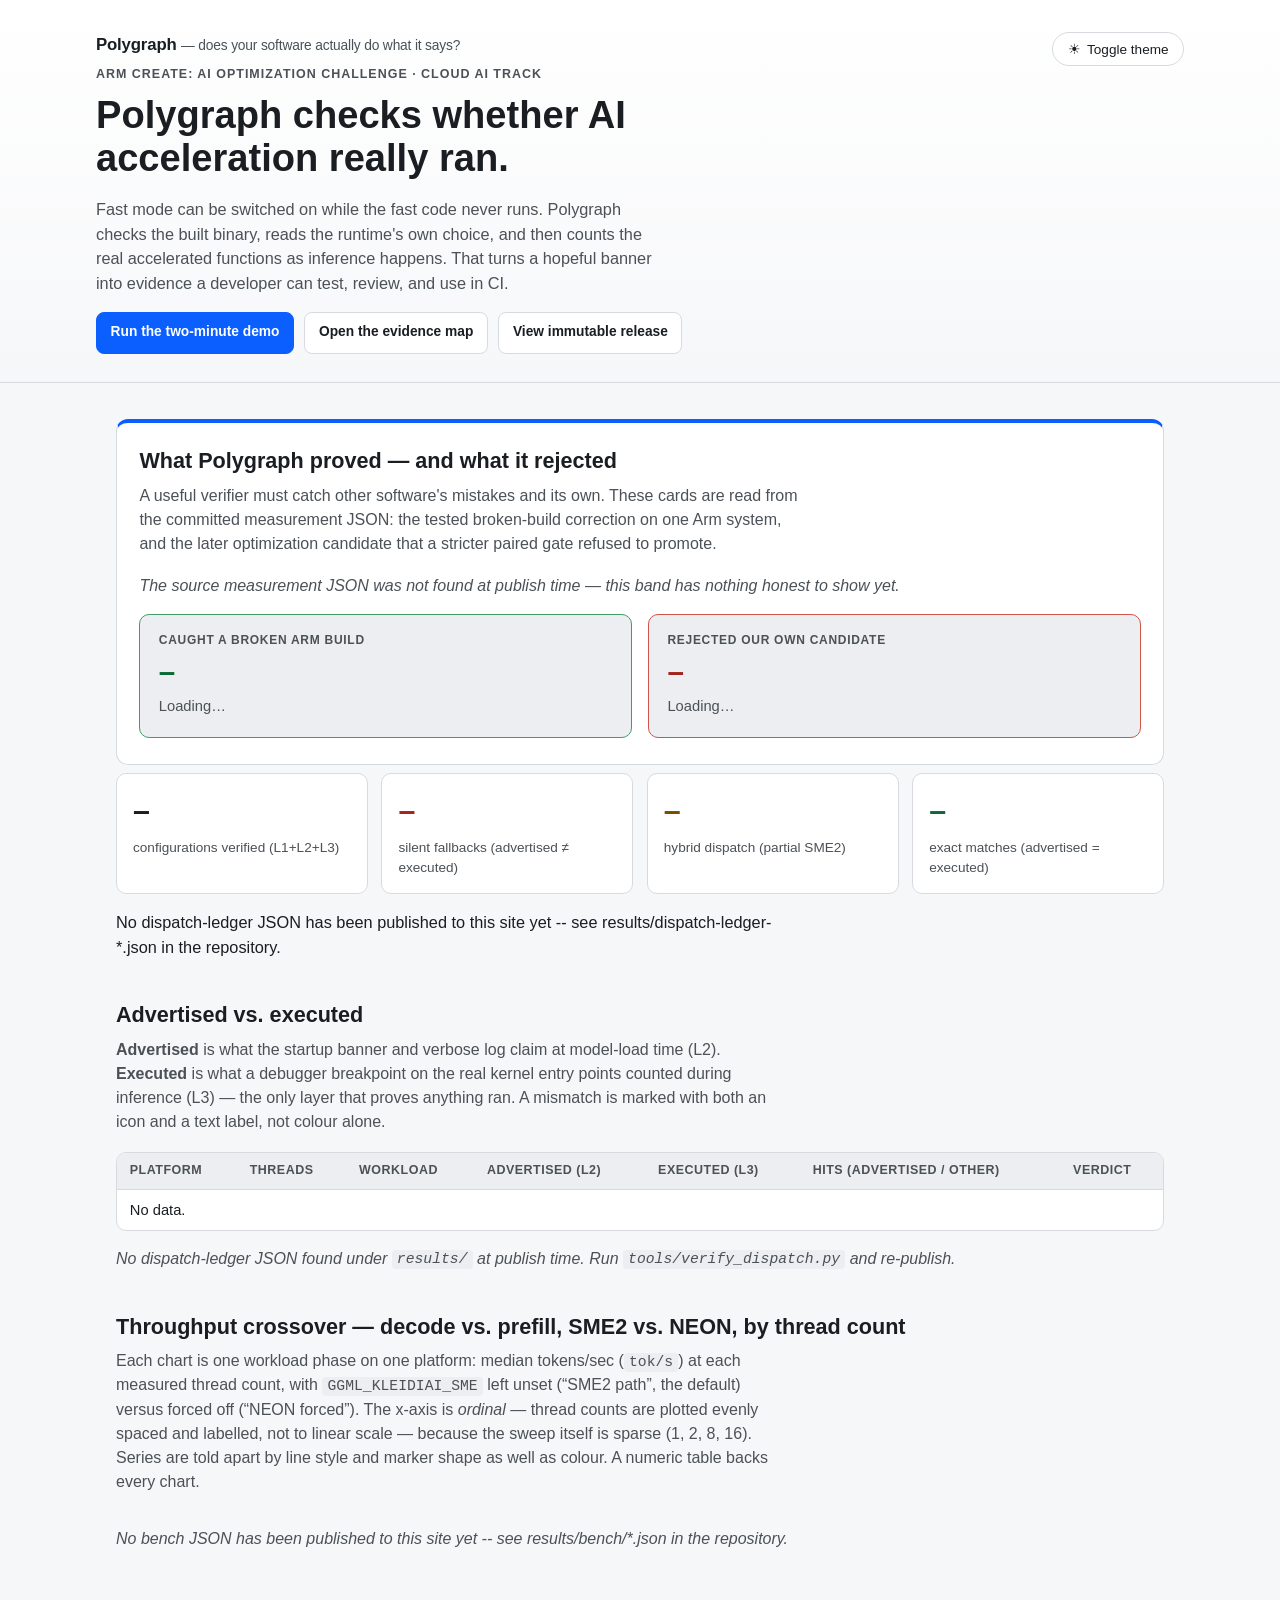
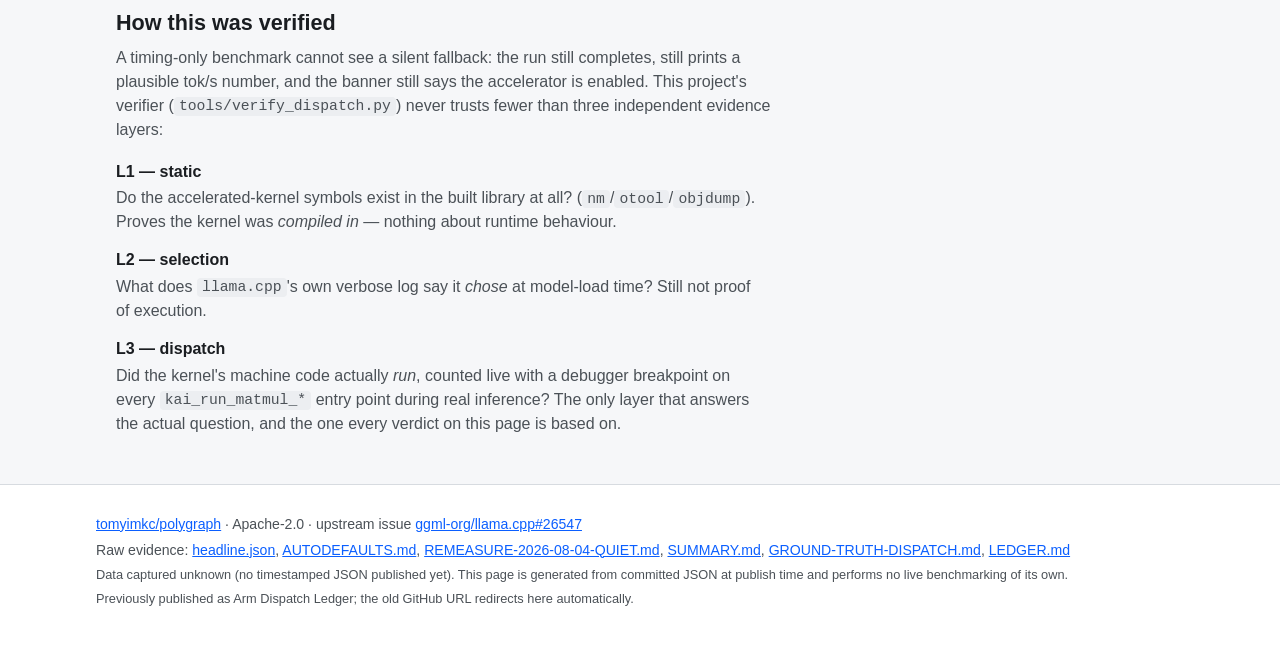
==== site/index.html @ b6f9ebef "Harden Arm Create judge experience" ====
<!--
  SPDX-License-Identifier: Apache-2.0

  Polygraph -- GitHub Pages dashboard.
  (Previously published as Arm Dispatch Ledger; the old repo URL redirects here.)

  This page renders ONLY data that was committed to results/ at the time
  the site was published (see .github/workflows/pages.yml, which copies
  results/ into data/results/ and writes a data/manifest.json index at
  publish time). It never fetches cross-origin, never invents a number,
  and degrades to an honest "no data yet" state if a file is missing --
  see app.js.
-->
<!doctype html>
<html lang="en">
<head>
  <meta charset="utf-8" />
  <meta name="viewport" content="width=device-width, initial-scale=1" />
  <meta name="color-scheme" content="light dark" />
  <title>Polygraph -- advertised vs. executed</title>
  <meta name="description" content="Advertised-vs-executed kernel dispatch ledger for llama.cpp's KleidiAI CPU backend on Arm, verified with lldb/gdb breakpoints on real kernel entry points." />
  <link rel="stylesheet" href="style.css" />
</head>
<body>
  <a class="skip-link" href="#main">Skip to content</a>

  <header class="hero">
    <div class="hero-inner">
      <div class="hero-text">
        <p class="brand-mark">Polygraph <span class="brand-tagline">&mdash; does your software actually do what it says?</span></p>
        <p class="eyebrow">Arm Create: AI Optimization Challenge &middot; Cloud AI track</p>
        <h1>Polygraph checks whether AI acceleration really ran.</h1>
        <p class="hero-sub">
          Fast mode can be switched on while the fast code never runs. Polygraph checks the built
          binary, reads the runtime's own choice, and then counts the real accelerated functions
          as inference happens. That turns a hopeful banner into evidence a developer can test,
          review, and use in CI.
        </p>
        <nav class="hero-actions" aria-label="Judge shortcuts">
          <a class="button button-primary" href="https://github.com/tomyimkc/polygraph#see-it-catch-one-in-two-minutes-on-your-own-laptop">Run the two-minute demo</a>
          <a class="button" href="https://github.com/tomyimkc/polygraph/blob/main/docs/CONTEST-EVIDENCE-MAP.md">Open the evidence map</a>
          <a class="button" href="https://github.com/tomyimkc/polygraph/releases/tag/arm-create-evidence-31312723300">View immutable release</a>
        </nav>
      </div>
      <button id="theme-toggle" type="button" class="theme-toggle" aria-pressed="false">
        <span aria-hidden="true" class="theme-toggle-icon">&#9788;</span>
        <span class="theme-toggle-label">Toggle theme</span>
      </button>
    </div>
  </header>

  <noscript>
    <div class="noscript-banner">
      This dashboard renders committed JSON with JavaScript. With JavaScript disabled, read the
      raw evidence directly: <a href="data/results/headline.json">headline.json</a>,
      <a href="data/results/dispatch-ledger-darwin-arm64.json">dispatch-ledger-darwin-arm64.json</a>,
      <a href="data/results/SUMMARY.md">SUMMARY.md</a>, <a href="data/results/GROUND-TRUTH-DISPATCH.md">GROUND-TRUTH-DISPATCH.md</a>.
    </div>
  </noscript>

  <main id="main">
    <section class="panel headline-band" id="headline-band" aria-labelledby="headline-heading">
      <h2 id="headline-heading">What Polygraph proved &mdash; and what it rejected</h2>
      <p class="panel-intro">
        A useful verifier must catch other software's mistakes and its own. These cards are read
        from the committed measurement JSON: the tested broken-build correction on one Arm system,
        and the later optimization candidate that a stricter paired gate refused to promote.
      </p>

      <p class="headline-empty" id="headline-empty" hidden>
        The source measurement JSON was not found at publish time &mdash; this band has nothing
        honest to show yet.
      </p>

      <div class="headline-grid" id="headline-grid">
        <div class="headline-card headline-card-proof">
          <p class="headline-eyebrow">Caught a broken Arm build</p>
          <p class="headline-value" id="headline-proof-ratio">&ndash;</p>
          <p class="headline-detail" id="headline-proof-detail">Loading&hellip;</p>
          <p class="headline-note" id="headline-proof-note"></p>
        </div>
        <div class="headline-card headline-card-rollback">
          <p class="headline-eyebrow">Rejected our own candidate</p>
          <p class="headline-value" id="headline-rollback-ratio">&ndash;</p>
          <p class="headline-detail" id="headline-rollback-detail">Loading&hellip;</p>
          <p class="headline-note" id="headline-rollback-note"></p>
        </div>
      </div>

      <div class="headline-boundary" id="headline-boundary">
        <h3>Claim boundary</h3>
        <p id="headline-boundary-text">Loading the authoritative gate boundary&hellip;</p>
      </div>

      <div class="headline-honesty" id="headline-honesty">
        <p>
          <span class="headline-honesty-icon" aria-hidden="true">&#9432;</span>
          <strong>Scope:</strong>
          <span id="headline-honesty-text">Loading source scope&hellip;</span>
        </p>
      </div>
    </section>

    <section class="summary-strip" aria-labelledby="summary-heading">
      <h2 id="summary-heading" class="visually-hidden">Summary</h2>
      <div class="stat-grid" id="stat-grid">
        <div class="stat-card">
          <span class="stat-value" id="stat-total">&ndash;</span>
          <span class="stat-label">configurations verified (L1+L2+L3)</span>
        </div>
        <div class="stat-card stat-mismatch">
          <span class="stat-value" id="stat-mismatch">&ndash;</span>
          <span class="stat-label">silent fallbacks (advertised &ne; executed)</span>
        </div>
        <div class="stat-card stat-hybrid">
          <span class="stat-value" id="stat-hybrid">&ndash;</span>
          <span class="stat-label">hybrid dispatch (partial SME2)</span>
        </div>
        <div class="stat-card stat-match">
          <span class="stat-value" id="stat-match">&ndash;</span>
          <span class="stat-label">exact matches (advertised = executed)</span>
        </div>
      </div>
      <p class="headline-sentence" id="headline-sentence">Loading the dispatch ledger&hellip;</p>
    </section>

    <section class="panel" aria-labelledby="hero-table-heading" id="hero-table-section">
      <h2 id="hero-table-heading">Advertised vs. executed</h2>
      <p class="panel-intro">
        <strong>Advertised</strong> is what the startup banner and verbose log claim at model-load
        time (L2). <strong>Executed</strong> is what a debugger breakpoint on the real kernel
        entry points counted during inference (L3) &mdash; the only layer that proves anything ran.
        A mismatch is marked with both an icon and a text label, not colour alone.
      </p>
      <div class="table-scroll">
        <table id="hero-table">
          <caption class="visually-hidden">Advertised vs executed kernel family, by platform, workload and thread count</caption>
          <thead>
            <tr>
              <th scope="col">Platform</th>
              <th scope="col">Threads</th>
              <th scope="col">Workload</th>
              <th scope="col">Advertised (L2)</th>
              <th scope="col">Executed (L3)</th>
              <th scope="col">Hits (advertised / other)</th>
              <th scope="col">Verdict</th>
            </tr>
          </thead>
          <tbody id="hero-table-body">
            <tr class="loading-row"><td colspan="7">Loading dispatch-ledger JSON&hellip;</td></tr>
          </tbody>
        </table>
      </div>
      <p class="table-empty" id="hero-table-empty" hidden>
        No dispatch-ledger JSON found under <code>results/</code> at publish time. Run
        <code>tools/verify_dispatch.py</code> and re-publish.
      </p>
    </section>

    <section class="panel" aria-labelledby="chart-heading" id="chart-section">
      <h2 id="chart-heading">Throughput crossover &mdash; decode vs. prefill, SME2 vs. NEON, by thread count</h2>
      <p class="panel-intro">
        Each chart is one workload phase on one platform: median tokens/sec (<code>tok/s</code>) at
        each measured thread count, with <code>GGML_KLEIDIAI_SME</code> left unset (&ldquo;SME2
        path&rdquo;, the default) versus forced off (&ldquo;NEON forced&rdquo;). The x-axis is
        <em>ordinal</em> &mdash; thread counts are plotted evenly spaced and labelled, not to
        linear scale &mdash; because the sweep itself is sparse (1, 2, 8, 16). Series are told apart
        by line style and marker shape as well as colour. A numeric table backs every chart.
      </p>
      <div id="charts" class="chart-grid">
        <p class="loading-note">Loading bench JSON&hellip;</p>
      </div>
    </section>

    <section class="panel" id="figures-section" hidden aria-labelledby="figures-heading">
      <h2 id="figures-heading">Reference figures</h2>
      <p class="panel-intro">
        Static <code>matplotlib</code> figures generated by <code>tools/plot_results.py</code> from
        the same bench JSON as the chart above, included for cross-reference.
      </p>
      <div id="figures" class="figures-grid"></div>
    </section>

    <section class="panel" aria-labelledby="method-heading">
      <h2 id="method-heading">How this was verified</h2>
      <p class="panel-intro">
        A timing-only benchmark cannot see a silent fallback: the run still completes, still
        prints a plausible tok/s number, and the banner still says the accelerator is enabled.
        This project's verifier (<code>tools/verify_dispatch.py</code>) never trusts fewer than
        three independent evidence layers:
      </p>
      <dl class="method-list">
        <div>
          <dt>L1 &mdash; static</dt>
          <dd>Do the accelerated-kernel symbols exist in the built library at all? (<code>nm</code>/<code>otool</code>/<code>objdump</code>). Proves the kernel was <em>compiled in</em> &mdash; nothing about runtime behaviour.</dd>
        </div>
        <div>
          <dt>L2 &mdash; selection</dt>
          <dd>What does <code>llama.cpp</code>'s own verbose log say it <em>chose</em> at model-load time? Still not proof of execution.</dd>
        </div>
        <div>
          <dt>L3 &mdash; dispatch</dt>
          <dd>Did the kernel's machine code actually <em>run</em>, counted live with a debugger breakpoint on every <code>kai_run_matmul_*</code> entry point during real inference? The only layer that answers the actual question, and the one every verdict on this page is based on.</dd>
        </div>
      </dl>
    </section>
  </main>

  <footer class="site-footer">
    <p>
      <a href="https://github.com/tomyimkc/polygraph">tomyimkc/polygraph</a>
      &middot; Apache-2.0 &middot;
      upstream issue <a href="https://github.com/ggml-org/llama.cpp/issues/26547">ggml-org/llama.cpp#26547</a>
    </p>
    <p>
      Raw evidence: <a href="data/results/headline.json">headline.json</a>,
      <a href="data/results/AUTODEFAULTS.md">AUTODEFAULTS.md</a>,
      <a href="data/results/REMEASURE-2026-08-04-QUIET.md">REMEASURE-2026-08-04-QUIET.md</a>,
      <a href="data/results/SUMMARY.md">SUMMARY.md</a>,
      <a href="data/results/GROUND-TRUTH-DISPATCH.md">GROUND-TRUTH-DISPATCH.md</a>,
      <a href="data/results/LEDGER.md">LEDGER.md</a>
    </p>
    <p class="footer-meta">
      Data captured <span id="data-generated-at">unknown</span>. This page is generated from
      committed JSON at publish time and performs no live benchmarking of its own.
    </p>
    <p class="footer-meta">
      Previously published as Arm Dispatch Ledger; the old GitHub URL redirects here automatically.
    </p>
  </footer>

  <script src="app.js"></script>
</body>
</html>
---- site/style.css ----
/* SPDX-License-Identifier: Apache-2.0 */

/* ---------------------------------------------------------------------
   Colour system. Light is the default; dark applies automatically via
   prefers-color-scheme, and can be forced either way with the theme
   toggle button (app.js sets html[data-theme]). Semantic colours
   (match / mismatch / hybrid) are always paired with an icon + text
   label in the markup -- never colour alone.
   --------------------------------------------------------------------- */
:root {
  --bg: #f6f7f9;
  --bg-elevated: #ffffff;
  --bg-sunken: #eceef1;
  --text: #1a1d21;
  --text-muted: #4b5157;
  --border: #d7dbe0;
  --accent: #0b5fff;
  --accent-2: #6e40c9;
  --focus-ring: #0b5fff;

  --match-bg: #e5f6ec;
  --match-fg: #0a6b36;
  --match-border: #3f9d68;

  --mismatch-bg: #fdecec;
  --mismatch-fg: #a3241c;
  --mismatch-border: #d1554b;

  --hybrid-bg: #fff3df;
  --hybrid-fg: #7a4c00;
  --hybrid-border: #c98a1f;

  --line-on: #0b5fff;
  --line-off: #b3541f;
  --grid-line: #d7dbe0;

  color-scheme: light;
}

@media (prefers-color-scheme: dark) {
  :root:not([data-theme="light"]) {
    --bg: #14161a;
    --bg-elevated: #1c2026;
    --bg-sunken: #101216;
    --text: #edf0f2;
    --text-muted: #a9b0b8;
    --border: #2d323a;
    --accent: #7aa8ff;
    --accent-2: #c6a6ff;
    --focus-ring: #7aa8ff;

    --match-bg: #123321;
    --match-fg: #6fdb9a;
    --match-border: #3f9d68;

    --mismatch-bg: #391918;
    --mismatch-fg: #ff9c93;
    --mismatch-border: #d1554b;

    --hybrid-bg: #362405;
    --hybrid-fg: #ffcf7a;
    --hybrid-border: #c98a1f;

    --line-on: #7aa8ff;
    --line-off: #ffb066;
    --grid-line: #2d323a;

    color-scheme: dark;
  }
}

:root[data-theme="dark"] {
  --bg: #14161a;
  --bg-elevated: #1c2026;
  --bg-sunken: #101216;
  --text: #edf0f2;
  --text-muted: #a9b0b8;
  --border: #2d323a;
  --accent: #7aa8ff;
  --accent-2: #c6a6ff;
  --focus-ring: #7aa8ff;

  --match-bg: #123321;
  --match-fg: #6fdb9a;
  --match-border: #3f9d68;

  --mismatch-bg: #391918;
  --mismatch-fg: #ff9c93;
  --mismatch-border: #d1554b;

  --hybrid-bg: #362405;
  --hybrid-fg: #ffcf7a;
  --hybrid-border: #c98a1f;

  --line-on: #7aa8ff;
  --line-off: #ffb066;
  --grid-line: #2d323a;

  color-scheme: dark;
}

* { box-sizing: border-box; }

html, body {
  margin: 0;
  padding: 0;
}

body {
  background: var(--bg);
  color: var(--text);
  font-family: -apple-system, BlinkMacSystemFont, "Segoe UI", Roboto, Helvetica, Arial,
    sans-serif;
  line-height: 1.5;
  -webkit-text-size-adjust: 100%;
}

code {
  font-family: ui-monospace, SFMono-Regular, "SF Mono", Menlo, Consolas, monospace;
  font-size: 0.92em;
  background: var(--bg-sunken);
  padding: 0.1em 0.35em;
  border-radius: 4px;
}

a {
  color: var(--accent);
}
a:hover, a:focus {
  text-decoration-thickness: 2px;
}

:focus-visible {
  outline: 3px solid var(--focus-ring);
  outline-offset: 2px;
}

.skip-link {
  position: absolute;
  left: -999px;
  top: 0;
  background: var(--accent);
  color: #fff;
  padding: 0.6em 1em;
  z-index: 10;
}
.skip-link:focus {
  left: 0.5em;
  top: 0.5em;
}

.visually-hidden {
  position: absolute;
  width: 1px;
  height: 1px;
  overflow: hidden;
  clip: rect(0 0 0 0);
  white-space: nowrap;
}

/* ------------------------------- Header ------------------------------- */

.hero {
  border-bottom: 1px solid var(--border);
  background: linear-gradient(180deg, var(--bg-elevated), var(--bg));
  padding: 2rem 1.25rem 1.75rem;
}

.hero-inner {
  max-width: 68rem;
  margin: 0 auto;
  display: flex;
  gap: 1.5rem;
  align-items: flex-start;
  justify-content: space-between;
}

.brand-mark {
  margin: 0 0 0.5rem;
  font-size: 1.05rem;
  font-weight: 800;
  letter-spacing: -0.01em;
}

.brand-tagline {
  font-weight: 500;
  font-size: 0.82em;
  color: var(--text-muted);
}

.eyebrow {
  text-transform: uppercase;
  letter-spacing: 0.08em;
  font-size: 0.78rem;
  font-weight: 600;
  color: var(--text-muted);
  margin: 0 0 0.6rem;
}

.hero h1 {
  font-size: clamp(1.5rem, 1.1rem + 1.6vw, 2.4rem);
  line-height: 1.15;
  margin: 0 0 0.75rem;
  max-width: 34ch;
}

.hero-sub {
  max-width: 62ch;
  color: var(--text-muted);
  font-size: 1.02rem;
}

.hero-actions {
  display: flex;
  flex-wrap: wrap;
  gap: 0.65rem;
  margin-top: 1rem;
}

.button {
  display: inline-flex;
  align-items: center;
  justify-content: center;
  min-height: 2.65rem;
  padding: 0.55rem 0.85rem;
  border: 1px solid var(--border);
  border-radius: 8px;
  background: var(--bg-elevated);
  color: var(--text);
  font-size: 0.86rem;
  font-weight: 700;
  text-decoration: none;
}

.button:hover,
.button:focus {
  border-color: var(--accent);
}

.button-primary {
  border-color: var(--accent);
  background: var(--accent);
  color: #fff;
}

.theme-toggle {
  flex: 0 0 auto;
  background: var(--bg-elevated);
  border: 1px solid var(--border);
  border-radius: 999px;
  padding: 0.5rem 0.9rem;
  color: var(--text);
  cursor: pointer;
  display: inline-flex;
  align-items: center;
  gap: 0.4rem;
  font-size: 0.85rem;
}
.theme-toggle:hover {
  border-color: var(--accent);
}

.noscript-banner {
  background: var(--hybrid-bg);
  color: var(--hybrid-fg);
  border-bottom: 1px solid var(--hybrid-border);
  padding: 0.75rem 1.25rem;
  font-size: 0.92rem;
}
.noscript-banner a { color: inherit; }

/* -------------------------------- Main -------------------------------- */

main {
  max-width: 68rem;
  margin: 0 auto;
  padding: 1.75rem 1.25rem 3rem;
}

.panel {
  margin-top: 2.5rem;
}

.panel h2 {
  font-size: 1.35rem;
  margin-bottom: 0.4rem;
}

.panel-intro {
  color: var(--text-muted);
  max-width: 74ch;
  margin-top: 0.3rem;
  margin-bottom: 1.1rem;
}

/* ----------------------------- Headline band ----------------------------- */
/* The hero results band: the one number a judge should see without
   scrolling. Semantic colours (good/bad/neutral bars) are always paired
   with an icon + text note in the markup, matching the rest of this page's
   accessibility rule -- never colour alone. */

.headline-band {
  margin-top: 0.5rem;
  background: var(--bg-elevated);
  border: 1px solid var(--border);
  border-top: 4px solid var(--accent);
  border-radius: 12px;
  padding: 1.4rem 1.4rem 1.6rem;
}

.headline-band h2 {
  margin-top: 0;
}

.headline-empty {
  color: var(--text-muted);
  font-style: italic;
}

.headline-grid {
  display: grid;
  grid-template-columns: repeat(auto-fit, minmax(15rem, 1fr));
  gap: 1rem;
  margin-top: 1rem;
}

.headline-card {
  background: var(--bg-sunken);
  border: 1px solid var(--border);
  border-radius: 10px;
  padding: 1rem 1.15rem;
}

.headline-eyebrow {
  margin: 0 0 0.3rem;
  text-transform: uppercase;
  letter-spacing: 0.06em;
  font-size: 0.75rem;
  font-weight: 700;
  color: var(--text-muted);
}

.headline-value {
  margin: 0 0 0.35rem;
  font-size: clamp(1.35rem, 1.05rem + 1vw, 1.85rem);
  font-weight: 800;
  line-height: 1.2;
  font-variant-numeric: tabular-nums;
}

.headline-card-proof {
  border-color: var(--match-border);
}

.headline-card-rollback {
  border-color: var(--mismatch-border);
}

.headline-card-proof .headline-value { color: var(--match-fg); }
.headline-card-rollback .headline-value { color: var(--mismatch-fg); }

.headline-detail {
  margin: 0 0 0.3rem;
  color: var(--text-muted);
  font-size: 0.92rem;
  font-variant-numeric: tabular-nums;
}

.headline-note {
  margin: 0;
  font-size: 0.86rem;
  color: var(--text-muted);
}

.headline-boundary {
  margin-top: 1.4rem;
  padding-top: 1.2rem;
  border-top: 1px solid var(--border);
}

.headline-boundary h3 {
  font-size: 1.05rem;
  margin: 0 0 0.5rem;
}

.headline-boundary p {
  color: var(--text-muted);
  max-width: 74ch;
  margin: 0;
  font-size: 0.94rem;
}

.headline-bars {
  display: grid;
  gap: 1.1rem;
  grid-template-columns: repeat(auto-fit, minmax(20rem, 1fr));
  align-items: start;
}

.headline-bar-group {
  display: grid;
  gap: 0.55rem;
}

.headline-bar-group-title {
  margin: 0 0 0.1rem;
  font-size: 0.82rem;
  font-weight: 700;
  color: var(--text-muted);
  text-transform: uppercase;
  letter-spacing: 0.04em;
}

.headline-bar-row {
  display: grid;
  grid-template-columns: minmax(9rem, 13rem) 1fr;
  grid-template-areas: "label label" "track value";
  gap: 0.15rem 0.7rem;
  align-items: center;
}

.headline-bar-label {
  grid-area: label;
  font-size: 0.84rem;
  color: var(--text);
}

.headline-bar-track {
  grid-area: track;
  display: block;
  height: 0.65rem;
  background: var(--bg-sunken);
  border: 1px solid var(--border);
  border-radius: 999px;
  overflow: hidden;
}

.headline-bar-fill {
  display: block;
  height: 100%;
  border-radius: 999px;
}

.headline-bar-neutral .headline-bar-fill { background: var(--text-muted); }
.headline-bar-good .headline-bar-fill { background: var(--match-fg); }
.headline-bar-bad .headline-bar-fill { background: var(--mismatch-fg); }

.headline-bar-value {
  grid-area: value;
  font-size: 0.84rem;
  font-variant-numeric: tabular-nums;
  white-space: nowrap;
  color: var(--text-muted);
}

.headline-bar-good .headline-bar-value { color: var(--match-fg); font-weight: 600; }
.headline-bar-bad .headline-bar-value { color: var(--mismatch-fg); font-weight: 600; }

.headline-bar-icon {
  display: inline-block;
  width: 1.1em;
  text-align: center;
}

.headline-honesty {
  margin-top: 1.2rem;
  background: var(--hybrid-bg);
  border: 1px solid var(--hybrid-border);
  border-radius: 10px;
  padding: 0.75rem 1rem;
}

.headline-honesty p {
  margin: 0;
  color: var(--hybrid-fg);
  font-size: 0.9rem;
  max-width: 78ch;
}

.headline-honesty-icon {
  display: inline-block;
}

@media (max-width: 34rem) {
  .headline-bar-row {
    grid-template-columns: 1fr;
    grid-template-areas: "label" "track" "value";
  }
}

/* ---------------------------- Summary strip ---------------------------- */

.summary-strip {
  margin-top: 0.5rem;
}

.stat-grid {
  display: grid;
  grid-template-columns: repeat(auto-fit, minmax(11rem, 1fr));
  gap: 0.85rem;
}

.stat-card {
  background: var(--bg-elevated);
  border: 1px solid var(--border);
  border-radius: 10px;
  padding: 0.9rem 1rem;
  display: flex;
  flex-direction: column;
  gap: 0.25rem;
}

.stat-value {
  font-size: 1.9rem;
  font-weight: 700;
  font-variant-numeric: tabular-nums;
}

.stat-label {
  color: var(--text-muted);
  font-size: 0.85rem;
}

.stat-mismatch .stat-value { color: var(--mismatch-fg); }
.stat-hybrid .stat-value { color: var(--hybrid-fg); }
.stat-match .stat-value { color: var(--match-fg); }

.headline-sentence {
  margin-top: 1rem;
  font-size: 1.02rem;
  max-width: 74ch;
}

/* --------------------------------- Table -------------------------------- */

.table-scroll {
  overflow-x: auto;
  border: 1px solid var(--border);
  border-radius: 10px;
  background: var(--bg-elevated);
  -webkit-overflow-scrolling: touch;
}

table#hero-table {
  border-collapse: collapse;
  width: 100%;
  min-width: 46rem;
  font-size: 0.92rem;
}

table#hero-table th,
table#hero-table td {
  text-align: left;
  padding: 0.55rem 0.8rem;
  border-bottom: 1px solid var(--border);
  white-space: nowrap;
}

table#hero-table thead th {
  background: var(--bg-sunken);
  position: sticky;
  top: 0;
  font-size: 0.78rem;
  text-transform: uppercase;
  letter-spacing: 0.04em;
  color: var(--text-muted);
}

table#hero-table tbody tr:last-child td {
  border-bottom: none;
}

table#hero-table tbody tr.row-mismatch { background: color-mix(in srgb, var(--mismatch-bg) 55%, transparent); }
table#hero-table tbody tr.row-hybrid { background: color-mix(in srgb, var(--hybrid-bg) 55%, transparent); }
table#hero-table tbody tr.row-match { background: color-mix(in srgb, var(--match-bg) 35%, transparent); }

.loading-row td,
.table-empty {
  color: var(--text-muted);
  font-style: italic;
}

.badge {
  display: inline-flex;
  align-items: center;
  gap: 0.35em;
  padding: 0.2em 0.6em;
  border-radius: 999px;
  font-weight: 600;
  font-size: 0.82rem;
  border: 1px solid transparent;
  white-space: nowrap;
}
.badge-match {
  background: var(--match-bg);
  color: var(--match-fg);
  border-color: var(--match-border);
}
.badge-mismatch {
  background: var(--mismatch-bg);
  color: var(--mismatch-fg);
  border-color: var(--mismatch-border);
}
.badge-hybrid {
  background: var(--hybrid-bg);
  color: var(--hybrid-fg);
  border-color: var(--hybrid-border);
}
.badge-unknown {
  background: var(--bg-sunken);
  color: var(--text-muted);
  border-color: var(--border);
}

/* -------------------------------- Charts -------------------------------- */

.chart-grid {
  display: grid;
  grid-template-columns: repeat(auto-fit, minmax(19rem, 1fr));
  gap: 1.1rem;
  align-items: start;
}

.chart-card {
  background: var(--bg-elevated);
  border: 1px solid var(--border);
  border-radius: 10px;
  padding: 1rem 1.1rem 1.2rem;
}

.chart-card h3 {
  margin: 0 0 0.1rem;
  font-size: 1.02rem;
}

.chart-card .chart-subtitle {
  color: var(--text-muted);
  font-size: 0.8rem;
  margin: 0 0 0.6rem;
}

.chart-card svg {
  width: 100%;
  height: auto;
  display: block;
}

.chart-legend {
  display: flex;
  flex-wrap: wrap;
  gap: 0.9rem;
  font-size: 0.8rem;
  color: var(--text-muted);
  margin: 0.5rem 0 0.2rem;
}

.chart-legend .legend-item {
  display: inline-flex;
  align-items: center;
  gap: 0.4em;
}

.legend-swatch {
  width: 1.4em;
  height: 0;
  border-top-width: 3px;
  border-top-style: solid;
  display: inline-block;
}
.legend-swatch.on { border-color: var(--line-on); border-top-style: solid; }
.legend-swatch.off { border-color: var(--line-off); border-top-style: dashed; }

.chart-caption {
  font-size: 0.84rem;
  color: var(--text-muted);
  margin: 0.5rem 0 0.7rem;
}

.chart-table {
  width: 100%;
  border-collapse: collapse;
  font-size: 0.8rem;
  font-variant-numeric: tabular-nums;
}
.chart-table th, .chart-table td {
  text-align: right;
  padding: 0.3rem 0.4rem;
  border-bottom: 1px solid var(--border);
}
.chart-table th:first-child, .chart-table td:first-child {
  text-align: left;
}

.loading-note {
  color: var(--text-muted);
  font-style: italic;
}

.chart-empty {
  color: var(--text-muted);
  font-style: italic;
  grid-column: 1 / -1;
}

.crossover-extra {
  margin-top: 1.3rem;
}
.crossover-extra h3 {
  font-size: 1rem;
}
.crossover-extra ul {
  margin: 0.3rem 0 0;
  padding-left: 1.2rem;
  color: var(--text-muted);
  font-size: 0.88rem;
}

/* ------------------------------- Figures -------------------------------- */

.figures-grid {
  display: grid;
  grid-template-columns: repeat(auto-fit, minmax(16rem, 1fr));
  gap: 1rem;
}
.figures-grid figure {
  margin: 0;
  background: var(--bg-elevated);
  border: 1px solid var(--border);
  border-radius: 10px;
  padding: 0.6rem;
}
.figures-grid img {
  width: 100%;
  height: auto;
  border-radius: 6px;
  display: block;
  background: var(--bg-sunken);
}
.figures-grid figcaption {
  font-size: 0.8rem;
  color: var(--text-muted);
  margin-top: 0.4rem;
  word-break: break-word;
}

/* ------------------------------ Methodology ------------------------------ */

.method-list {
  display: grid;
  gap: 0.9rem;
  margin: 0;
}
.method-list dt {
  font-weight: 700;
}
.method-list dd {
  margin: 0.15rem 0 0;
  color: var(--text-muted);
  max-width: 72ch;
}

/* -------------------------------- Footer -------------------------------- */

.site-footer {
  border-top: 1px solid var(--border);
  background: var(--bg-elevated);
  padding: 1.5rem 1.25rem 2.5rem;
  color: var(--text-muted);
  font-size: 0.88rem;
}
.site-footer > p {
  max-width: 68rem;
  margin: 0.3rem auto;
}
.footer-meta {
  font-size: 0.8rem;
}

@media (max-width: 40rem) {
  .hero-inner {
    flex-direction: column;
  }
  .theme-toggle {
    align-self: flex-start;
  }
}
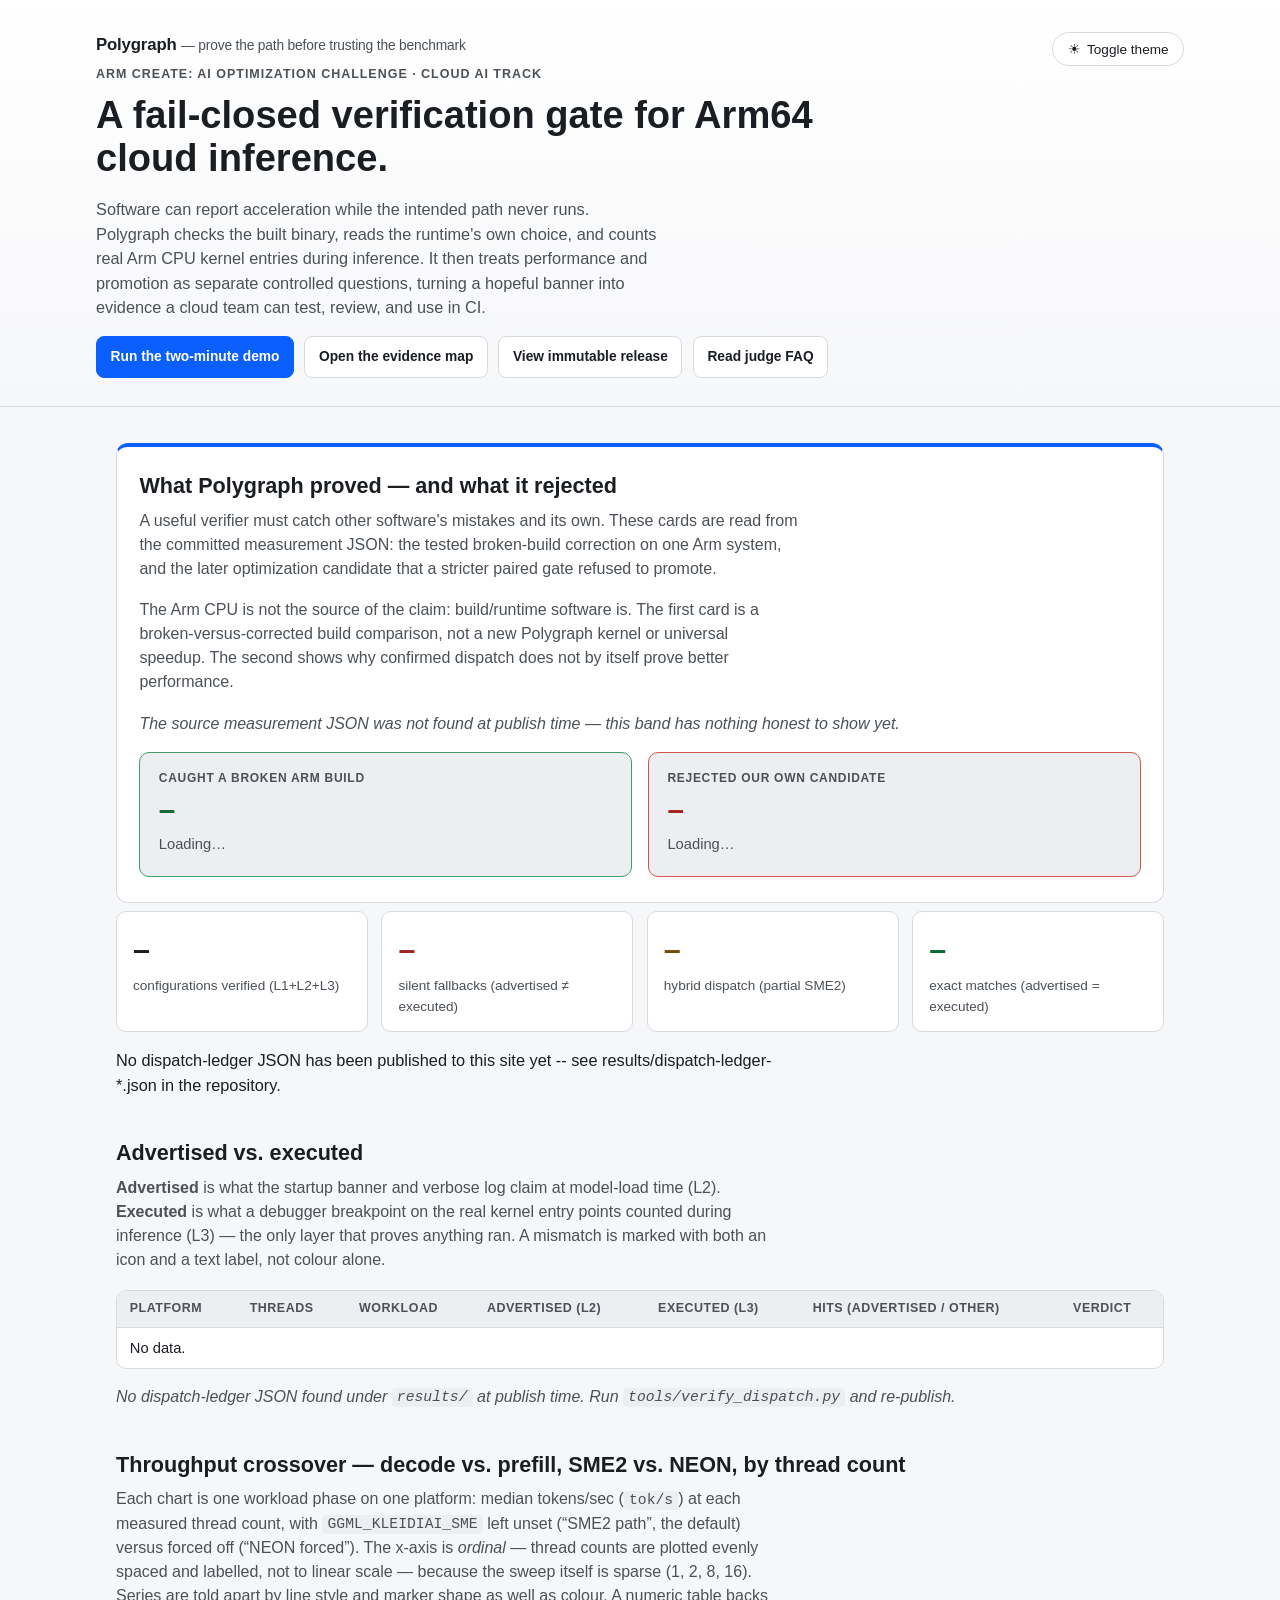
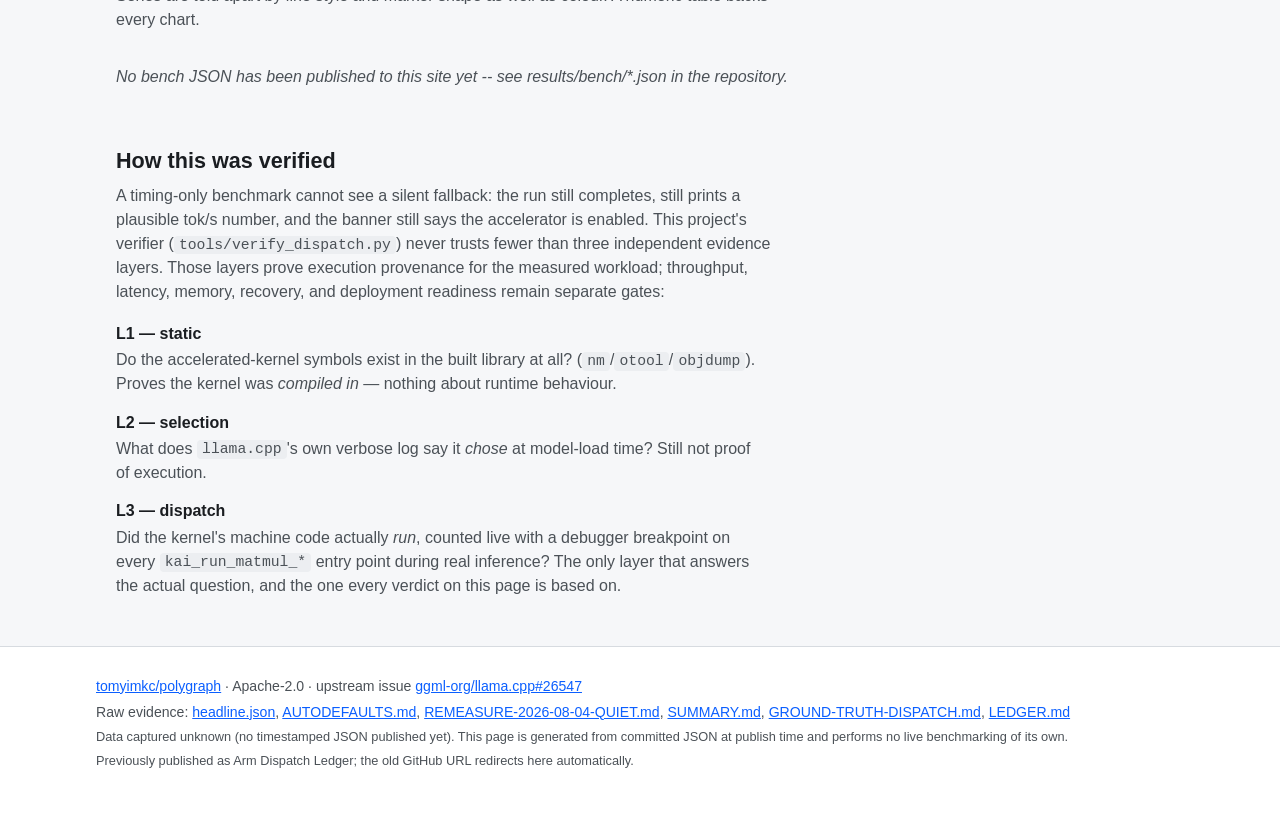
==== commit 4a33e278: "docs: harden Cloud AI judge positioning" ====
--- a/site/index.html
+++ b/site/index.html
@@ -17,8 +17,8 @@
   <meta charset="utf-8" />
   <meta name="viewport" content="width=device-width, initial-scale=1" />
   <meta name="color-scheme" content="light dark" />
-  <title>Polygraph -- advertised vs. executed</title>
-  <meta name="description" content="Advertised-vs-executed kernel dispatch ledger for llama.cpp's KleidiAI CPU backend on Arm, verified with lldb/gdb breakpoints on real kernel entry points." />
+  <title>Polygraph -- Arm64 cloud inference verification gate</title>
+  <meta name="description" content="Fail-closed Arm64 cloud inference verification: prove CPU kernel dispatch, measure performance separately, and keep or roll back candidates from committed evidence." />
   <link rel="stylesheet" href="style.css" />
 </head>
 <body>
@@ -27,19 +27,21 @@
   <header class="hero">
     <div class="hero-inner">
       <div class="hero-text">
-        <p class="brand-mark">Polygraph <span class="brand-tagline">&mdash; does your software actually do what it says?</span></p>
+        <p class="brand-mark">Polygraph <span class="brand-tagline">&mdash; prove the path before trusting the benchmark</span></p>
         <p class="eyebrow">Arm Create: AI Optimization Challenge &middot; Cloud AI track</p>
-        <h1>Polygraph checks whether AI acceleration really ran.</h1>
+        <h1>A fail-closed verification gate for Arm64 cloud inference.</h1>
         <p class="hero-sub">
-          Fast mode can be switched on while the fast code never runs. Polygraph checks the built
-          binary, reads the runtime's own choice, and then counts the real accelerated functions
-          as inference happens. That turns a hopeful banner into evidence a developer can test,
-          review, and use in CI.
+          Software can report acceleration while the intended path never runs. Polygraph checks
+          the built binary, reads the runtime's own choice, and counts real Arm CPU kernel entries
+          during inference. It then treats performance and promotion as separate controlled
+          questions, turning a hopeful banner into evidence a cloud team can test, review, and use
+          in CI.
         </p>
         <nav class="hero-actions" aria-label="Judge shortcuts">
           <a class="button button-primary" href="https://github.com/tomyimkc/polygraph#see-it-catch-one-in-two-minutes-on-your-own-laptop">Run the two-minute demo</a>
           <a class="button" href="https://github.com/tomyimkc/polygraph/blob/main/docs/CONTEST-EVIDENCE-MAP.md">Open the evidence map</a>
           <a class="button" href="https://github.com/tomyimkc/polygraph/releases/tag/arm-create-evidence-31312723300">View immutable release</a>
+          <a class="button" href="https://github.com/tomyimkc/polygraph/blob/main/docs/JUDGE-FAQ.md">Read judge FAQ</a>
         </nav>
       </div>
       <button id="theme-toggle" type="button" class="theme-toggle" aria-pressed="false">
@@ -65,6 +67,11 @@
         A useful verifier must catch other software's mistakes and its own. These cards are read
         from the committed measurement JSON: the tested broken-build correction on one Arm system,
         and the later optimization candidate that a stricter paired gate refused to promote.
+      </p>
+      <p class="panel-intro">
+        The Arm CPU is not the source of the claim: build/runtime software is. The first card is a
+        broken-versus-corrected build comparison, not a new Polygraph kernel or universal speedup.
+        The second shows why confirmed dispatch does not by itself prove better performance.
       </p>
 
       <p class="headline-empty" id="headline-empty" hidden>
@@ -187,7 +194,9 @@
         A timing-only benchmark cannot see a silent fallback: the run still completes, still
         prints a plausible tok/s number, and the banner still says the accelerator is enabled.
         This project's verifier (<code>tools/verify_dispatch.py</code>) never trusts fewer than
-        three independent evidence layers:
+        three independent evidence layers. Those layers prove execution provenance for the
+        measured workload; throughput, latency, memory, recovery, and deployment readiness remain
+        separate gates:
       </p>
       <dl class="method-list">
         <div>
